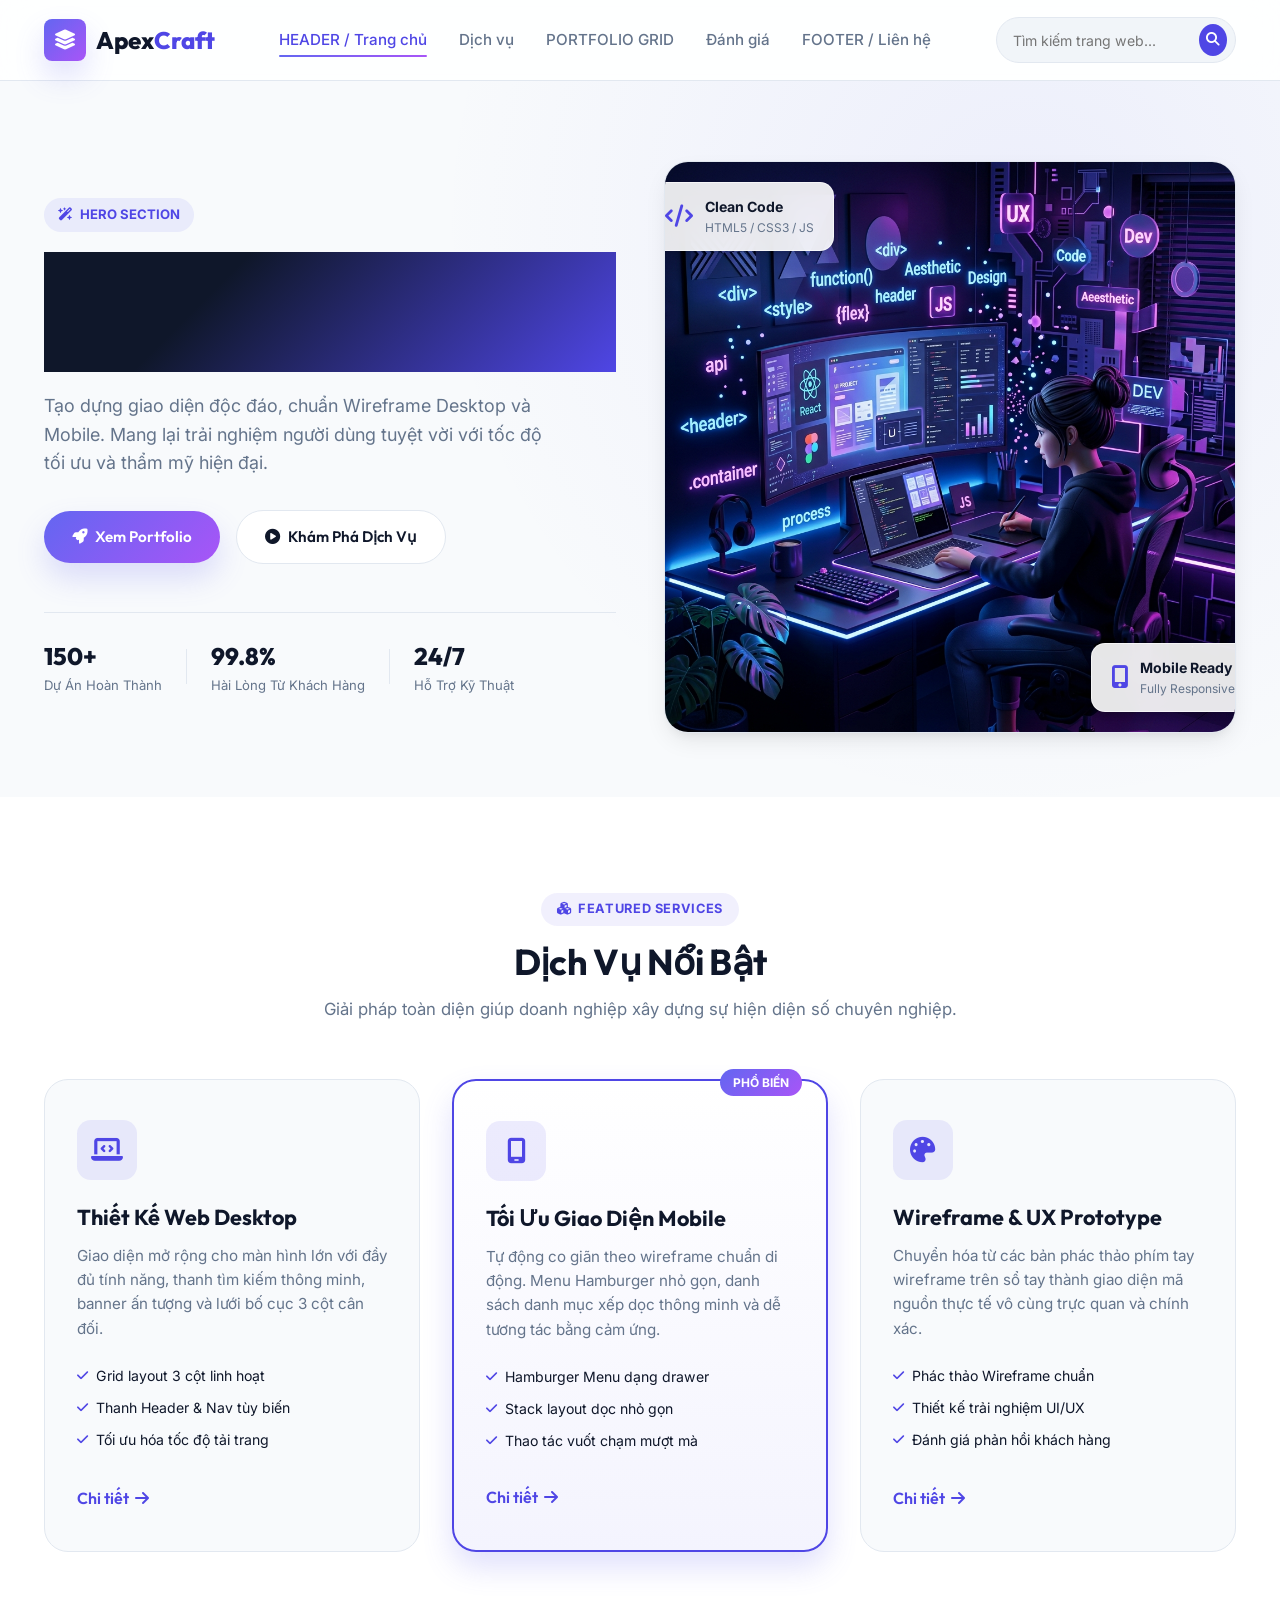
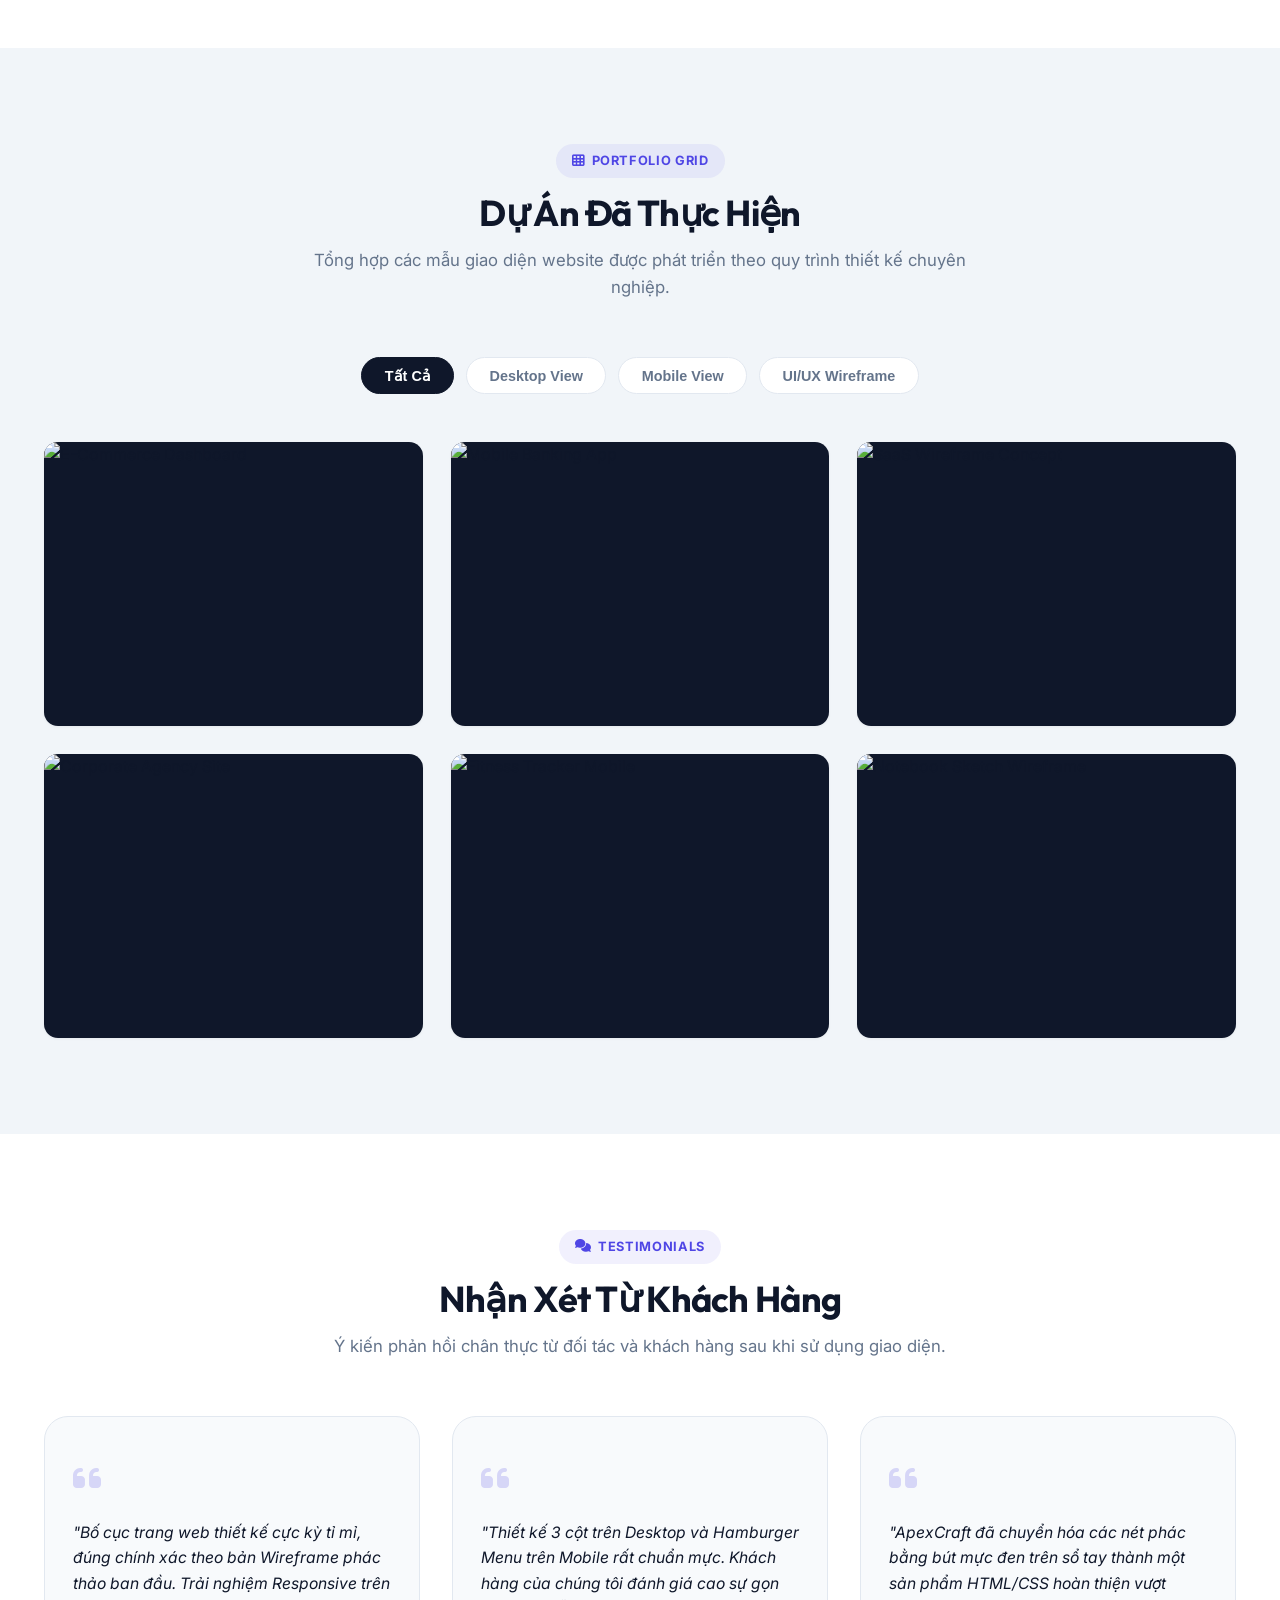
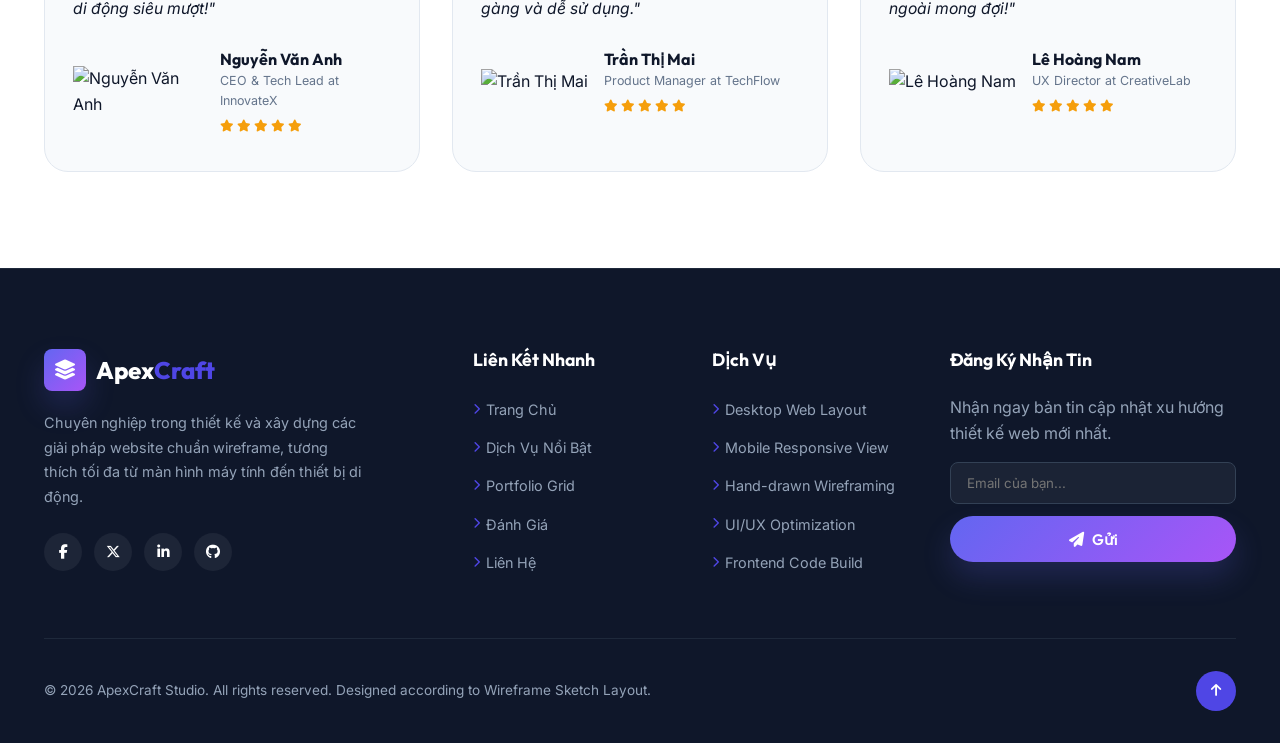
==== Layout_GiaoDien/index.html @ e7dc98c6 "Giao_Dien_Dap_Ung" ====
<!DOCTYPE html>
<html lang="vi">
<head>
    <meta charset="UTF-8">
    <meta name="viewport" content="width=device-width, initial-scale=1.0">
    <meta name="description" content="ApexCraft - Responsive Web & Mobile Design Studio layout matching wireframe designs.">
    <title>ApexCraft - Web & Mobile Design Studio</title>
    
    <!-- Google Fonts -->
    <link rel="preconnect" href="https://fonts.googleapis.com">
    <link rel="preconnect" href="https://fonts.gstatic.com" crossorigin>
    <link href="https://fonts.googleapis.com/css2?family=Inter:wght@300;400;500;600;700&family=Outfit:wght@400;500;600;700;800&display=swap" rel="stylesheet">
    
    <!-- FontAwesome Icons -->
    <link rel="stylesheet" href="https://cdnjs.cloudflare.com/ajax/libs/font-awesome/6.4.0/css/all.min.css">
    
    <!-- Custom CSS -->
    <link rel="stylesheet" href="style.css">
</head>
<body>

    <!-- TOP HEADER -->
    <header class="site-header" id="main-header">
        <div class="header-container">
            <!-- Brand Logo -->
            <a href="#" class="brand-logo">
                <div class="logo-icon"><i class="fa-solid fa-layer-group"></i></div>
                <span class="logo-text">Apex<span>Craft</span></span>
            </a>

            <!-- Desktop Navigation Links -->
            <nav class="nav-menu" id="nav-menu">
                <ul class="nav-list">
                    <li><a href="#hero" class="nav-link active">HEADER / Trang chủ</a></li>
                    <li><a href="#services" class="nav-link">Dịch vụ</a></li>
                    <li><a href="#portfolio" class="nav-link">PORTFOLIO GRID</a></li>
                    <li><a href="#testimonials" class="nav-link">Đánh giá</a></li>
                    <li><a href="#footer" class="nav-link">FOOTER / Liên hệ</a></li>
                </ul>
            </nav>

            <!-- Search Bar & Actions -->
            <div class="header-actions">
                <div class="search-box">
                    <input type="text" class="search-input" id="search-input" placeholder="Tìm kiếm trang web...">
                    <button class="search-btn" id="search-btn" aria-label="Search">
                        <i class="fa-solid fa-magnifying-glass"></i>
                    </button>
                </div>

                <!-- Mobile Hamburger Menu Button -->
                <button class="hamburger-btn" id="hamburger-btn" aria-label="HAMBURGER MENU">
                    <span class="bar"></span>
                    <span class="bar"></span>
                    <span class="bar"></span>
                </button>
            </div>
        </div>
    </header>

    <!-- MOBILE DRAWER MENU OVERLAY -->
    <div class="mobile-drawer-overlay" id="drawer-overlay"></div>
    <div class="mobile-drawer" id="mobile-drawer">
        <div class="drawer-header">
            <div class="brand-logo">
                <div class="logo-icon"><i class="fa-solid fa-layer-group"></i></div>
                <span class="logo-text">Apex<span>Craft</span></span>
            </div>
            <button class="drawer-close-btn" id="drawer-close-btn">&times;</button>
        </div>
        <div class="mobile-search-box">
            <input type="text" placeholder="Tìm kiếm...">
            <button><i class="fa-solid fa-magnifying-glass"></i></button>
        </div>
        <ul class="mobile-nav-list">
            <li><a href="#hero" class="mobile-nav-link">Trang chủ</a></li>
            <li><a href="#services" class="mobile-nav-link">Dịch vụ (Services)</a></li>
            <li><a href="#portfolio" class="mobile-nav-link">Portfolio Grid</a></li>
            <li><a href="#testimonials" class="mobile-nav-link">Đánh giá (Testimonials)</a></li>
            <li><a href="#footer" class="mobile-nav-link">Liên hệ & Footer</a></li>
        </ul>
        <div class="drawer-footer">
            <a href="#contact" class="btn btn-primary btn-full">Bắt đầu dự án</a>
        </div>
    </div>

    <!-- MAIN CONTENT AREA -->
    <main>

        <!-- HERO SECTION -->
        <section class="hero-section" id="hero">
            <div class="container hero-container">
                <div class="hero-content">
                    <span class="hero-label-tag"><i class="fa-solid fa-wand-magic-sparkles"></i> HERO SECTION</span>
                    <h1 class="hero-title">Thiết Kế & Phát Triển Website Chuẩn Responsive</h1>
                    <p class="hero-subtitle">
                        Tạo dựng giao diện độc đáo, chuẩn Wireframe Desktop và Mobile. Mang lại trải nghiệm người dùng tuyệt vời với tốc độ tối ưu và thẩm mỹ hiện đại.
                    </p>
                    <div class="hero-buttons">
                        <a href="#portfolio" class="btn btn-primary"><i class="fa-solid fa-rocket"></i> Xem Portfolio</a>
                        <a href="#services" class="btn btn-secondary"><i class="fa-solid fa-circle-play"></i> Khám Phá Dịch Vụ</a>
                    </div>
                    <div class="hero-stats">
                        <div class="stat-item">
                            <span class="stat-number">150+</span>
                            <span class="stat-label">Dự Án Hoàn Thành</span>
                        </div>
                        <div class="stat-divider"></div>
                        <div class="stat-item">
                            <span class="stat-number">99.8%</span>
                            <span class="stat-label">Hài Lòng Từ Khách Hàng</span>
                        </div>
                        <div class="stat-divider"></div>
                        <div class="stat-item">
                            <span class="stat-number">24/7</span>
                            <span class="stat-label">Hỗ Trợ Kỹ Thuật</span>
                        </div>
                    </div>
                </div>

                <!-- Hero Media / Image Placeholder -->
                <div class="hero-media">
                    <div class="hero-image-wrapper">
                        <img src="images/hero.png" alt="Hero Section Wireframe Preview" class="hero-img">
                        <div class="floating-badge badge-1">
                            <i class="fa-solid fa-code"></i>
                            <div>
                                <strong>Clean Code</strong>
                                <span>HTML5 / CSS3 / JS</span>
                            </div>
                        </div>
                        <div class="floating-badge badge-2">
                            <i class="fa-solid fa-mobile-screen-button"></i>
                            <div>
                                <strong>Mobile Ready</strong>
                                <span>Fully Responsive</span>
                            </div>
                        </div>
                    </div>
                </div>
            </div>
        </section>

        <!-- FEATURED SERVICES SECTION (3-COLUMN GRID DESKTOP / 1-COLUMN MOBILE) -->
        <section class="services-section" id="services">
            <div class="container">
                <div class="section-header">
                    <span class="section-tag"><i class="fa-solid fa-cubes"></i> FEATURED SERVICES</span>
                    <h2 class="section-title">Dịch Vụ Nổi Bật</h2>
                    <p class="section-description">Giải pháp toàn diện giúp doanh nghiệp xây dựng sự hiện diện số chuyên nghiệp.</p>
                </div>

                <div class="services-grid">
                    <!-- Service Card 1 -->
                    <div class="service-card">
                        <div class="service-icon"><i class="fa-solid fa-laptop-code"></i></div>
                        <h3 class="service-title">Thiết Kế Web Desktop</h3>
                        <p class="service-desc">
                            Giao diện mở rộng cho màn hình lớn với đầy đủ tính năng, thanh tìm kiếm thông minh, banner ấn tượng và lưới bố cục 3 cột cân đối.
                        </p>
                        <ul class="service-features">
                            <li><i class="fa-solid fa-check"></i> Grid layout 3 cột linh hoạt</li>
                            <li><i class="fa-solid fa-check"></i> Thanh Header & Nav tùy biến</li>
                            <li><i class="fa-solid fa-check"></i> Tối ưu hóa tốc độ tải trang</li>
                        </ul>
                        <a href="#services" class="service-link">Chi tiết <i class="fa-solid fa-arrow-right"></i></a>
                    </div>

                    <!-- Service Card 2 -->
                    <div class="service-card featured">
                        <div class="card-badge">Phổ Biến</div>
                        <div class="service-icon"><i class="fa-solid fa-mobile-screen"></i></div>
                        <h3 class="service-title">Tối Ưu Giao Diện Mobile</h3>
                        <p class="service-desc">
                            Tự động co giãn theo wireframe chuẩn di động. Menu Hamburger nhỏ gọn, danh sách danh mục xếp dọc thông minh và dễ tương tác bằng cảm ứng.
                        </p>
                        <ul class="service-features">
                            <li><i class="fa-solid fa-check"></i> Hamburger Menu dạng drawer</li>
                            <li><i class="fa-solid fa-check"></i> Stack layout dọc nhỏ gọn</li>
                            <li><i class="fa-solid fa-check"></i> Thao tác vuốt chạm mượt mà</li>
                        </ul>
                        <a href="#services" class="service-link">Chi tiết <i class="fa-solid fa-arrow-right"></i></a>
                    </div>

                    <!-- Service Card 3 -->
                    <div class="service-card">
                        <div class="service-icon"><i class="fa-solid fa-palette"></i></div>
                        <h3 class="service-title">Wireframe & UX Prototype</h3>
                        <p class="service-desc">
                            Chuyển hóa từ các bản phác thảo phím tay wireframe trên sổ tay thành giao diện mã nguồn thực tế vô cùng trực quan và chính xác.
                        </p>
                        <ul class="service-features">
                            <li><i class="fa-solid fa-check"></i> Phác thảo Wireframe chuẩn</li>
                            <li><i class="fa-solid fa-check"></i> Thiết kế trải nghiệm UI/UX</li>
                            <li><i class="fa-solid fa-check"></i> Đánh giá phản hồi khách hàng</li>
                        </ul>
                        <a href="#services" class="service-link">Chi tiết <i class="fa-solid fa-arrow-right"></i></a>
                    </div>
                </div>
            </div>
        </section>

        <!-- PORTFOLIO GRID SECTION -->
        <section class="portfolio-section" id="portfolio">
            <div class="container">
                <div class="section-header">
                    <span class="section-tag"><i class="fa-solid fa-table-cells"></i> PORTFOLIO GRID</span>
                    <h2 class="section-title">Dự Án Đã Thực Hiện</h2>
                    <p class="section-description">Tổng hợp các mẫu giao diện website được phát triển theo quy trình thiết kế chuyên nghiệp.</p>
                </div>

                <!-- Portfolio Category Filter Tabs -->
                <div class="portfolio-tabs">
                    <button class="tab-btn active" data-filter="all">Tất Cả</button>
                    <button class="tab-btn" data-filter="desktop">Desktop View</button>
                    <button class="tab-btn" data-filter="mobile">Mobile View</button>
                    <button class="tab-btn" data-filter="uiux">UI/UX Wireframe</button>
                </div>

                <!-- Portfolio Items Grid -->
                <div class="portfolio-grid">
                    <!-- Item 1 -->
                    <div class="portfolio-card" data-category="desktop">
                        <div class="portfolio-img-box">
                            <img src="https://images.unsplash.com/photo-1551288049-bebda4e38f71?auto=format&fit=crop&w=800&q=80" alt="E-Commerce Dashboard">
                            <div class="portfolio-overlay">
                                <span class="portfolio-cat">Desktop Layout</span>
                                <h4 class="portfolio-item-title">E-Commerce Platform</h4>
                                <a href="#" class="portfolio-btn"><i class="fa-solid fa-eye"></i> Xem Chi Tiết</a>
                            </div>
                        </div>
                    </div>

                    <!-- Item 2 -->
                    <div class="portfolio-card" data-category="mobile">
                        <div class="portfolio-img-box">
                            <img src="https://images.unsplash.com/photo-1563986768609-322da13575f3?auto=format&fit=crop&w=800&q=80" alt="Mobile Banking App">
                            <div class="portfolio-overlay">
                                <span class="portfolio-cat">Mobile View</span>
                                <h4 class="portfolio-item-title">Mobile Banking App</h4>
                                <a href="#" class="portfolio-btn"><i class="fa-solid fa-eye"></i> Xem Chi Tiết</a>
                            </div>
                        </div>
                    </div>

                    <!-- Item 3 -->
                    <div class="portfolio-card" data-category="uiux">
                        <div class="portfolio-img-box">
                            <img src="https://images.unsplash.com/photo-1460925895917-afdab827c52f?auto=format&fit=crop&w=800&q=80" alt="SaaS Wireframe Concept">
                            <div class="portfolio-overlay">
                                <span class="portfolio-cat">UI/UX Wireframe</span>
                                <h4 class="portfolio-item-title">SaaS Dashboard Prototype</h4>
                                <a href="#" class="portfolio-btn"><i class="fa-solid fa-eye"></i> Xem Chi Tiết</a>
                            </div>
                        </div>
                    </div>

                    <!-- Item 4 -->
                    <div class="portfolio-card" data-category="desktop">
                        <div class="portfolio-img-box">
                            <img src="https://images.unsplash.com/photo-1498050108023-c5249f4df085?auto=format&fit=crop&w=800&q=80" alt="Corporate Agency Site">
                            <div class="portfolio-overlay">
                                <span class="portfolio-cat">Desktop Layout</span>
                                <h4 class="portfolio-item-title">Corporate Agency Website</h4>
                                <a href="#" class="portfolio-btn"><i class="fa-solid fa-eye"></i> Xem Chi Tiết</a>
                            </div>
                        </div>
                    </div>

                    <!-- Item 5 -->
                    <div class="portfolio-card" data-category="mobile">
                        <div class="portfolio-img-box">
                            <img src="https://images.unsplash.com/photo-1510519138161-584459ef1967?auto=format&fit=crop&w=800&q=80" alt="Fitness Tracker Mobile">
                            <div class="portfolio-overlay">
                                <span class="portfolio-cat">Mobile View</span>
                                <h4 class="portfolio-item-title">Fitness Tracker Mobile</h4>
                                <a href="#" class="portfolio-btn"><i class="fa-solid fa-eye"></i> Xem Chi Tiết</a>
                            </div>
                        </div>
                    </div>

                    <!-- Item 6 -->
                    <div class="portfolio-card" data-category="uiux">
                        <div class="portfolio-img-box">
                            <img src="https://images.unsplash.com/photo-1581291518633-83b4ebd1d83e?auto=format&fit=crop&w=800&q=80" alt="Notebook Sketch Wireframe">
                            <div class="portfolio-overlay">
                                <span class="portfolio-cat">UI/UX Wireframe</span>
                                <h4 class="portfolio-item-title">Hand-Drawn Spiral Sketch</h4>
                                <a href="#" class="portfolio-btn"><i class="fa-solid fa-eye"></i> Xem Chi Tiết</a>
                            </div>
                        </div>
                    </div>
                </div>
            </div>
        </section>

        <!-- TESTIMONIALS SECTION -->
        <section class="testimonials-section" id="testimonials">
            <div class="container">
                <div class="section-header">
                    <span class="section-tag"><i class="fa-solid fa-comments"></i> TESTIMONIALS</span>
                    <h2 class="section-title">Nhận Xét Từ Khách Hàng</h2>
                    <p class="section-description">Ý kiến phản hồi chân thực từ đối tác và khách hàng sau khi sử dụng giao diện.</p>
                </div>

                <div class="testimonials-grid">
                    <!-- Testimonial 1 -->
                    <div class="testimonial-card">
                        <div class="quote-icon"><i class="fa-solid fa-quote-left"></i></div>
                        <p class="testimonial-text">
                            "Bố cục trang web thiết kế cực kỳ tỉ mỉ, đúng chính xác theo bản Wireframe phác thảo ban đầu. Trải nghiệm Responsive trên di động siêu mượt!"
                        </p>
                        <div class="testimonial-author">
                            <img src="https://images.unsplash.com/photo-1507003211169-0a1dd7228f2d?auto=format&fit=crop&w=150&q=80" alt="Nguyễn Văn Anh" class="author-avatar-img">
                            <div class="author-info">
                                <h4>Nguyễn Văn Anh</h4>
                                <span>CEO & Tech Lead at InnovateX</span>
                                <div class="rating-stars">
                                    <i class="fa-solid fa-star"></i>
                                    <i class="fa-solid fa-star"></i>
                                    <i class="fa-solid fa-star"></i>
                                    <i class="fa-solid fa-star"></i>
                                    <i class="fa-solid fa-star"></i>
                                </div>
                            </div>
                        </div>
                    </div>

                    <!-- Testimonial 2 -->
                    <div class="testimonial-card">
                        <div class="quote-icon"><i class="fa-solid fa-quote-left"></i></div>
                        <p class="testimonial-text">
                            "Thiết kế 3 cột trên Desktop và Hamburger Menu trên Mobile rất chuẩn mực. Khách hàng của chúng tôi đánh giá cao sự gọn gàng và dễ sử dụng."
                        </p>
                        <div class="testimonial-author">
                            <img src="https://images.unsplash.com/photo-1494790108377-be9c29b29330?auto=format&fit=crop&w=150&q=80" alt="Trần Thị Mai" class="author-avatar-img">
                            <div class="author-info">
                                <h4>Trần Thị Mai</h4>
                                <span>Product Manager at TechFlow</span>
                                <div class="rating-stars">
                                    <i class="fa-solid fa-star"></i>
                                    <i class="fa-solid fa-star"></i>
                                    <i class="fa-solid fa-star"></i>
                                    <i class="fa-solid fa-star"></i>
                                    <i class="fa-solid fa-star"></i>
                                </div>
                            </div>
                        </div>
                    </div>

                    <!-- Testimonial 3 -->
                    <div class="testimonial-card">
                        <div class="quote-icon"><i class="fa-solid fa-quote-left"></i></div>
                        <p class="testimonial-text">
                            "ApexCraft đã chuyển hóa các nét phác bằng bút mực đen trên sổ tay thành một sản phẩm HTML/CSS hoàn thiện vượt ngoài mong đợi!"
                        </p>
                        <div class="testimonial-author">
                            <img src="https://images.unsplash.com/photo-1500648767791-00dcc994a43e?auto=format&fit=crop&w=150&q=80" alt="Lê Hoàng Nam" class="author-avatar-img">
                            <div class="author-info">
                                <h4>Lê Hoàng Nam</h4>
                                <span>UX Director at CreativeLab</span>
                                <div class="rating-stars">
                                    <i class="fa-solid fa-star"></i>
                                    <i class="fa-solid fa-star"></i>
                                    <i class="fa-solid fa-star"></i>
                                    <i class="fa-solid fa-star"></i>
                                    <i class="fa-solid fa-star"></i>
                                </div>
                            </div>
                        </div>
                    </div>
                </div>
            </div>
        </section>

    </main>

    <!-- FOOTER SECTION -->
    <footer class="site-footer" id="footer">
        <div class="container footer-container">
            <div class="footer-grid">
                <!-- Col 1: Brand & Info -->
                <div class="footer-col footer-brand">
                    <a href="#" class="brand-logo">
                        <div class="logo-icon"><i class="fa-solid fa-layer-group"></i></div>
                        <span class="logo-text">Apex<span>Craft</span></span>
                    </a>
                    <p class="footer-desc">
                        Chuyên nghiệp trong thiết kế và xây dựng các giải pháp website chuẩn wireframe, tương thích tối đa từ màn hình máy tính đến thiết bị di động.
                    </p>
                    <div class="social-links">
                        <a href="#" aria-label="Facebook"><i class="fa-brands fa-facebook-f"></i></a>
                        <a href="#" aria-label="Twitter"><i class="fa-brands fa-x-twitter"></i></a>
                        <a href="#" aria-label="LinkedIn"><i class="fa-brands fa-linkedin-in"></i></a>
                        <a href="#" aria-label="GitHub"><i class="fa-brands fa-github"></i></a>
                    </div>
                </div>

                <!-- Col 2: Quick Links -->
                <div class="footer-col">
                    <h4 class="footer-heading">Liên Kết Nhanh</h4>
                    <ul class="footer-links">
                        <li><a href="#hero"><i class="fa-solid fa-chevron-right"></i> Trang Chủ</a></li>
                        <li><a href="#services"><i class="fa-solid fa-chevron-right"></i> Dịch Vụ Nổi Bật</a></li>
                        <li><a href="#portfolio"><i class="fa-solid fa-chevron-right"></i> Portfolio Grid</a></li>
                        <li><a href="#testimonials"><i class="fa-solid fa-chevron-right"></i> Đánh Giá</a></li>
                        <li><a href="#footer"><i class="fa-solid fa-chevron-right"></i> Liên Hệ</a></li>
                    </ul>
                </div>

                <!-- Col 3: Services -->
                <div class="footer-col">
                    <h4 class="footer-heading">Dịch Vụ</h4>
                    <ul class="footer-links">
                        <li><a href="#"><i class="fa-solid fa-chevron-right"></i> Desktop Web Layout</a></li>
                        <li><a href="#"><i class="fa-solid fa-chevron-right"></i> Mobile Responsive View</a></li>
                        <li><a href="#"><i class="fa-solid fa-chevron-right"></i> Hand-drawn Wireframing</a></li>
                        <li><a href="#"><i class="fa-solid fa-chevron-right"></i> UI/UX Optimization</a></li>
                        <li><a href="#"><i class="fa-solid fa-chevron-right"></i> Frontend Code Build</a></li>
                    </ul>
                </div>

                <!-- Col 4: Newsletter -->
                <div class="footer-col footer-newsletter">
                    <h4 class="footer-heading">Đăng Ký Nhận Tin</h4>
                    <p>Nhận ngay bản tin cập nhật xu hướng thiết kế web mới nhất.</p>
                    <form class="newsletter-form" onsubmit="event.preventDefault(); alert('Cảm ơn bạn đã đăng ký!');">
                        <input type="email" placeholder="Email của bạn..." required>
                        <button type="submit" class="btn btn-primary"><i class="fa-solid fa-paper-plane"></i> Gửi</button>
                    </form>
                </div>
            </div>

            <!-- Footer Bottom Bar -->
            <div class="footer-bottom">
                <p>&copy; 2026 ApexCraft Studio. All rights reserved. Designed according to Wireframe Sketch Layout.</p>
                <a href="#hero" class="back-to-top" id="back-to-top" aria-label="Back to Top">
                    <i class="fa-solid fa-arrow-up"></i>
                </a>
            </div>
        </div>
    </footer>

    <!-- Custom JS -->
    <script src="script.js"></script>
</body>
</html>
---- Layout_GiaoDien/style.css ----
/* ==========================================================================
   ApexCraft - Wireframe Web & Mobile Responsive Design System
   ========================================================================== */

/* --- CSS Variables & Design Tokens --- */
:root {
    --primary-color: #4f46e5;
    --primary-hover: #4338ca;
    --secondary-color: #0f172a;
    --accent-gradient: linear-gradient(135deg, #6366f1 0%, #a855f7 100%);
    --accent-glow: rgba(99, 102, 241, 0.25);
    
    --bg-main: #f8fafc;
    --bg-card: #ffffff;
    --bg-alt: #f1f5f9;
    --bg-dark: #0f172a;

    --text-main: #0f172a;
    --text-muted: #64748b;
    --text-white: #ffffff;

    --border-color: #e2e8f0;
    --border-hover: #cbd5e1;

    --font-heading: 'Outfit', sans-serif;
    --font-body: 'Inter', sans-serif;

    --shadow-sm: 0 1px 3px rgba(0,0,0,0.05);
    --shadow-md: 0 4px 6px -1px rgba(0,0,0,0.1), 0 2px 4px -1px rgba(0,0,0,0.06);
    --shadow-lg: 0 10px 25px -5px rgba(0,0,0,0.1), 0 8px 10px -6px rgba(0,0,0,0.05);
    --shadow-glow: 0 15px 30px rgba(99, 102, 241, 0.2);

    --radius-sm: 8px;
    --radius-md: 14px;
    --radius-lg: 24px;
    --radius-full: 9999px;

    --transition: all 0.3s cubic-bezier(0.4, 0, 0.2, 1);
}

/* --- Base Reset & Normalize --- */
*, *::before, *::after {
    box-sizing: border-box;
    margin: 0;
    padding: 0;
}

html {
    scroll-behavior: smooth;
    font-size: 16px;
}

body {
    font-family: var(--font-body);
    background-color: var(--bg-main);
    color: var(--text-main);
    line-height: 1.6;
    overflow-x: hidden;
}

/* Typography */
h1, h2, h3, h4, h5, h6 {
    font-family: var(--font-heading);
    color: var(--text-main);
    line-height: 1.25;
    font-weight: 700;
}

a {
    text-decoration: none;
    color: inherit;
    transition: var(--transition);
}

ul {
    list-style: none;
}

img {
    max-width: 100%;
    height: auto;
    display: block;
}

/* Layout Utilities */
.container {
    width: 100%;
    max-width: 1240px;
    margin: 0 auto;
    padding: 0 1.5rem;
}

/* Buttons System */
.btn {
    display: inline-flex;
    align-items: center;
    justify-content: center;
    gap: 0.5rem;
    padding: 0.85rem 1.75rem;
    font-family: var(--font-heading);
    font-weight: 600;
    font-size: 0.95rem;
    border-radius: var(--radius-full);
    cursor: pointer;
    border: none;
    transition: var(--transition);
}

.btn-primary {
    background: var(--accent-gradient);
    color: var(--text-white);
    box-shadow: var(--shadow-glow);
}

.btn-primary:hover {
    transform: translateY(-2px);
    box-shadow: 0 20px 35px rgba(99, 102, 241, 0.35);
}

.btn-secondary {
    background: var(--bg-card);
    color: var(--text-main);
    border: 1px solid var(--border-color);
}

.btn-secondary:hover {
    background: var(--bg-alt);
    border-color: var(--border-hover);
    transform: translateY(-2px);
}

.btn-full {
    width: 100%;
}

/* Section Header Shared Component */
.section-header {
    text-align: center;
    max-width: 680px;
    margin: 0 auto 3.5rem;
}

.section-tag {
    display: inline-flex;
    align-items: center;
    gap: 0.4rem;
    padding: 0.4rem 1rem;
    background: rgba(79, 70, 229, 0.08);
    color: var(--primary-color);
    border-radius: var(--radius-full);
    font-size: 0.8rem;
    font-weight: 700;
    letter-spacing: 0.05em;
    text-transform: uppercase;
    margin-bottom: 0.8rem;
}

.section-title {
    font-size: 2.25rem;
    letter-spacing: -0.02em;
    margin-bottom: 0.75rem;
}

.section-description {
    color: var(--text-muted);
    font-size: 1.05rem;
}


/* ==========================================================================
   HEADER SECTION (DESKTOP & MOBILE HEADER)
   ========================================================================== */
.site-header {
    position: sticky;
    top: 0;
    left: 0;
    width: 100%;
    z-index: 1000;
    background: rgba(255, 255, 255, 0.85);
    backdrop-filter: blur(16px);
    -webkit-backdrop-filter: blur(16px);
    border-bottom: 1px solid var(--border-color);
    transition: var(--transition);
}

.site-header.scrolled {
    box-shadow: var(--shadow-md);
    background: rgba(255, 255, 255, 0.95);
}

.header-container {
    display: flex;
    align-items: center;
    justify-content: space-between;
    height: 80px;
    padding: 0 1.5rem;
    max-width: 1240px;
    margin: 0 auto;
}

/* Brand Logo */
.brand-logo {
    display: flex;
    align-items: center;
    gap: 0.6rem;
    font-family: var(--font-heading);
    font-size: 1.5rem;
    font-weight: 800;
    color: var(--secondary-color);
}

.logo-icon {
    width: 42px;
    height: 42px;
    background: var(--accent-gradient);
    color: var(--text-white);
    border-radius: var(--radius-sm);
    display: flex;
    align-items: center;
    justify-content: center;
    font-size: 1.25rem;
    box-shadow: var(--shadow-glow);
}

.logo-text span {
    color: var(--primary-color);
}

/* Desktop Nav Menu */
.nav-list {
    display: flex;
    align-items: center;
    gap: 2rem;
}

.nav-link {
    font-weight: 500;
    font-size: 0.95rem;
    color: var(--text-muted);
    position: relative;
    padding: 0.5rem 0;
}

.nav-link:hover, .nav-link.active {
    color: var(--primary-color);
}

.nav-link.active::after {
    content: '';
    position: absolute;
    bottom: 0;
    left: 0;
    width: 100%;
    height: 2px;
    background: var(--accent-gradient);
    border-radius: 2px;
}

/* Search Bar */
.header-actions {
    display: flex;
    align-items: center;
    gap: 1rem;
}

.search-box {
    display: flex;
    align-items: center;
    background: var(--bg-alt);
    border: 1px solid var(--border-color);
    border-radius: var(--radius-full);
    padding: 0.35rem 0.5rem 0.35rem 1rem;
    width: 240px;
    transition: var(--transition);
}

.search-box:focus-within {
    border-color: var(--primary-color);
    background: var(--bg-card);
    box-shadow: 0 0 0 3px rgba(79, 70, 229, 0.15);
    width: 280px;
}

.search-input {
    border: none;
    background: transparent;
    outline: none;
    width: 100%;
    font-family: var(--font-body);
    font-size: 0.88rem;
    color: var(--text-main);
}

.search-btn {
    background: var(--primary-color);
    color: var(--text-white);
    border: none;
    width: 32px;
    height: 32px;
    border-radius: 50%;
    display: flex;
    align-items: center;
    justify-content: center;
    cursor: pointer;
    font-size: 0.85rem;
    transition: var(--transition);
}

.search-btn:hover {
    background: var(--primary-hover);
}

/* Mobile Hamburger Menu Button */
.hamburger-btn {
    display: none;
    flex-direction: column;
    justify-content: space-between;
    width: 30px;
    height: 20px;
    background: transparent;
    border: none;
    cursor: pointer;
    padding: 0;
    z-index: 1001;
}

.hamburger-btn .bar {
    width: 100%;
    height: 3px;
    background-color: var(--secondary-color);
    border-radius: 3px;
    transition: var(--transition);
}


/* ==========================================================================
   MOBILE DRAWER MENU
   ========================================================================== */
.mobile-drawer-overlay {
    position: fixed;
    top: 0;
    left: 0;
    width: 100vw;
    height: 100vh;
    background: rgba(15, 23, 42, 0.5);
    backdrop-filter: blur(4px);
    z-index: 1999;
    opacity: 0;
    visibility: hidden;
    transition: var(--transition);
}

.mobile-drawer-overlay.active {
    opacity: 1;
    visibility: visible;
}

.mobile-drawer {
    position: fixed;
    top: 0;
    right: -320px;
    width: 300px;
    height: 100vh;
    background: var(--bg-card);
    z-index: 2000;
    padding: 1.5rem;
    display: flex;
    flex-direction: column;
    gap: 1.5rem;
    box-shadow: var(--shadow-lg);
    transition: var(--transition);
}

.mobile-drawer.active {
    right: 0;
}

.drawer-header {
    display: flex;
    align-items: center;
    justify-content: space-between;
    padding-bottom: 1rem;
    border-bottom: 1px solid var(--border-color);
}

.drawer-close-btn {
    background: none;
    border: none;
    font-size: 2rem;
    color: var(--text-muted);
    cursor: pointer;
}

.mobile-search-box {
    display: flex;
    align-items: center;
    background: var(--bg-alt);
    border-radius: var(--radius-md);
    padding: 0.6rem 0.8rem;
}

.mobile-search-box input {
    border: none;
    background: transparent;
    outline: none;
    width: 100%;
    font-size: 0.9rem;
}

.mobile-search-box button {
    background: none;
    border: none;
    color: var(--primary-color);
}

.mobile-nav-list {
    display: flex;
    flex-direction: column;
    gap: 1rem;
}

.mobile-nav-link {
    font-family: var(--font-heading);
    font-size: 1.1rem;
    font-weight: 600;
    color: var(--text-main);
    display: block;
    padding: 0.5rem 0;
}

.mobile-nav-link:hover {
    color: var(--primary-color);
}

.drawer-footer {
    margin-top: auto;
}


/* ==========================================================================
   HERO SECTION
   ========================================================================== */
.hero-section {
    padding: 5rem 0 4rem;
    position: relative;
    overflow: hidden;
    background: radial-gradient(circle at 80% 20%, rgba(99, 102, 241, 0.08) 0%, transparent 50%);
}

.hero-container {
    display: grid;
    grid-template-columns: 1fr 1fr;
    gap: 3rem;
    align-items: center;
}

.hero-label-tag {
    display: inline-flex;
    align-items: center;
    gap: 0.4rem;
    padding: 0.4rem 0.9rem;
    background: rgba(99, 102, 241, 0.1);
    color: var(--primary-color);
    border-radius: var(--radius-full);
    font-size: 0.82rem;
    font-weight: 700;
    margin-bottom: 1.25rem;
}

.hero-title {
    font-size: 3rem;
    font-weight: 800;
    letter-spacing: -0.03em;
    margin-bottom: 1.25rem;
    background: linear-gradient(135deg, #0f172a 30%, #4f46e5 100%);
    /* -webkit-background-clip: text; */
    -webkit-text-fill-color: transparent;
}

.hero-subtitle {
    font-size: 1.125rem;
    color: var(--text-muted);
    margin-bottom: 2rem;
    max-width: 90%;
}

.hero-buttons {
    display: flex;
    align-items: center;
    gap: 1rem;
    margin-bottom: 3rem;
}

.hero-stats {
    display: flex;
    align-items: center;
    gap: 1.5rem;
    padding-top: 1.5rem;
    border-top: 1px solid var(--border-color);
}

.stat-item {
    display: flex;
    flex-direction: column;
}

.stat-number {
    font-family: var(--font-heading);
    font-size: 1.5rem;
    font-weight: 800;
    color: var(--secondary-color);
}

.stat-label {
    font-size: 0.82rem;
    color: var(--text-muted);
}

.stat-divider {
    width: 1px;
    height: 35px;
    background: var(--border-color);
}

/* Hero Media Showcase */
.hero-media {
    position: relative;
}

.hero-image-wrapper {
    position: relative;
    border-radius: var(--radius-lg);
    box-shadow: var(--shadow-lg);
    overflow: hidden;
    border: 1px solid var(--border-color);
    background: var(--bg-card);
}

.hero-img {
    width: 100%;
    height: auto;
    object-fit: cover;
    transition: var(--transition);
}

.hero-image-wrapper:hover .hero-img {
    transform: scale(1.02);
}

.floating-badge {
    position: absolute;
    display: flex;
    align-items: center;
    gap: 0.75rem;
    background: rgba(255, 255, 255, 0.9);
    backdrop-filter: blur(12px);
    padding: 0.8rem 1.2rem;
    border-radius: var(--radius-md);
    box-shadow: var(--shadow-md);
    border: 1px solid rgba(255, 255, 255, 0.6);
}

.floating-badge i {
    font-size: 1.4rem;
    color: var(--primary-color);
}

.floating-badge div {
    display: flex;
    flex-direction: column;
}

.floating-badge strong {
    font-size: 0.88rem;
    color: var(--secondary-color);
}

.floating-badge span {
    font-size: 0.75rem;
    color: var(--text-muted);
}

.badge-1 {
    top: 20px;
    left: -20px;
}

.badge-2 {
    bottom: 20px;
    right: -20px;
}


/* ==========================================================================
   FEATURED SERVICES SECTION (3-COLUMN GRID DESKTOP / 1-COLUMN MOBILE)
   ========================================================================== */
.services-section {
    padding: 6rem 0;
    background: var(--bg-card);
}

.services-grid {
    display: grid;
    grid-template-columns: repeat(3, 1fr);
    gap: 2rem;
}

.service-card {
    background: var(--bg-main);
    border: 1px solid var(--border-color);
    border-radius: var(--radius-lg);
    padding: 2.5rem 2rem;
    position: relative;
    transition: var(--transition);
    display: flex;
    flex-direction: column;
}

.service-card:hover {
    transform: translateY(-8px);
    box-shadow: var(--shadow-lg);
    border-color: rgba(79, 70, 229, 0.3);
}

.service-card.featured {
    background: linear-gradient(180deg, #ffffff 0%, #f4f4fe 100%);
    border: 2px solid var(--primary-color);
    box-shadow: var(--shadow-glow);
}

.card-badge {
    position: absolute;
    top: -12px;
    right: 24px;
    background: var(--accent-gradient);
    color: var(--text-white);
    font-size: 0.75rem;
    font-weight: 700;
    padding: 0.25rem 0.8rem;
    border-radius: var(--radius-full);
    text-transform: uppercase;
}

.service-icon {
    width: 60px;
    height: 60px;
    background: rgba(79, 70, 229, 0.1);
    color: var(--primary-color);
    border-radius: var(--radius-md);
    display: flex;
    align-items: center;
    justify-content: center;
    font-size: 1.6rem;
    margin-bottom: 1.5rem;
}

.service-title {
    font-size: 1.35rem;
    margin-bottom: 0.8rem;
}

.service-desc {
    color: var(--text-muted);
    font-size: 0.95rem;
    margin-bottom: 1.5rem;
}

.service-features {
    margin-bottom: 2rem;
    display: flex;
    flex-direction: column;
    gap: 0.6rem;
}

.service-features li {
    font-size: 0.88rem;
    color: var(--text-main);
    display: flex;
    align-items: center;
    gap: 0.5rem;
}

.service-features li i {
    color: var(--primary-color);
    font-size: 0.8rem;
}

.service-link {
    margin-top: auto;
    font-family: var(--font-heading);
    font-weight: 600;
    color: var(--primary-color);
    display: inline-flex;
    align-items: center;
    gap: 0.4rem;
}

.service-link:hover {
    gap: 0.7rem;
}


/* ==========================================================================
   PORTFOLIO GRID SECTION
   ========================================================================== */
.portfolio-section {
    padding: 6rem 0;
    background: var(--bg-alt);
}

.portfolio-tabs {
    display: flex;
    align-items: center;
    justify-content: center;
    gap: 0.75rem;
    margin-bottom: 3rem;
    flex-wrap: wrap;
}

.tab-btn {
    padding: 0.6rem 1.4rem;
    border-radius: var(--radius-full);
    border: 1px solid var(--border-color);
    background: var(--bg-card);
    color: var(--text-muted);
    font-weight: 600;
    font-size: 0.9rem;
    cursor: pointer;
    transition: var(--transition);
}

.tab-btn:hover, .tab-btn.active {
    background: var(--secondary-color);
    color: var(--text-white);
    border-color: var(--secondary-color);
}

.portfolio-grid {
    display: grid;
    grid-template-columns: repeat(3, 1fr);
    gap: 1.75rem;
}

.portfolio-card {
    border-radius: var(--radius-md);
    overflow: hidden;
    box-shadow: var(--shadow-sm);
    transition: var(--transition);
}

.portfolio-card:hover {
    transform: translateY(-6px);
    box-shadow: var(--shadow-lg);
}

.portfolio-img-box {
    position: relative;
    aspect-ratio: 4/3;
    overflow: hidden;
    background: var(--bg-dark);
}

.portfolio-img-box img {
    width: 100%;
    height: 100%;
    object-fit: cover;
    transition: var(--transition);
}

.portfolio-card:hover .portfolio-img-box img {
    transform: scale(1.08);
    opacity: 0.3;
}

.portfolio-overlay {
    position: absolute;
    inset: 0;
    padding: 1.5rem;
    display: flex;
    flex-direction: column;
    justify-content: flex-end;
    background: linear-gradient(to top, rgba(15, 23, 42, 0.9) 0%, transparent 70%);
    opacity: 0;
    transition: var(--transition);
}

.portfolio-card:hover .portfolio-overlay {
    opacity: 1;
}

.portfolio-cat {
    font-size: 0.75rem;
    color: var(--primary-color);
    font-weight: 700;
    text-transform: uppercase;
}

.portfolio-item-title {
    color: var(--text-white);
    font-size: 1.15rem;
    margin-bottom: 1rem;
}

.portfolio-btn {
    display: inline-flex;
    align-items: center;
    gap: 0.4rem;
    color: var(--text-white);
    font-size: 0.85rem;
    font-weight: 600;
    background: rgba(255, 255, 255, 0.2);
    padding: 0.4rem 1rem;
    border-radius: var(--radius-full);
    width: fit-content;
}


/* ==========================================================================
   TESTIMONIALS SECTION
   ========================================================================== */
.testimonials-section {
    padding: 6rem 0;
    background: var(--bg-card);
}

.testimonials-grid {
    display: grid;
    grid-template-columns: repeat(3, 1fr);
    gap: 2rem;
}

.testimonial-card {
    background: var(--bg-main);
    padding: 2.25rem 1.75rem;
    border-radius: var(--radius-lg);
    border: 1px solid var(--border-color);
    position: relative;
    transition: var(--transition);
}

.testimonial-card:hover {
    box-shadow: var(--shadow-md);
    border-color: var(--border-hover);
}

.quote-icon {
    font-size: 2rem;
    color: rgba(79, 70, 229, 0.2);
    margin-bottom: 1rem;
}

.testimonial-text {
    font-size: 0.98rem;
    color: var(--text-main);
    margin-bottom: 1.75rem;
    font-style: italic;
}

.testimonial-author {
    display: flex;
    align-items: center;
    gap: 1rem;
}

.author-avatar {
    width: 48px;
    height: 48px;
    border-radius: 50%;
    background: var(--accent-gradient);
    color: var(--text-white);
    display: flex;
    align-items: center;
    justify-content: center;
    font-size: 1.25rem;
}

.author-info h4 {
    font-size: 1rem;
    margin-bottom: 0.15rem;
}

.author-info span {
    font-size: 0.78rem;
    color: var(--text-muted);
    display: block;
    margin-bottom: 0.3rem;
}

.rating-stars {
    color: #f59e0b;
    font-size: 0.75rem;
}


/* ==========================================================================
   FOOTER SECTION
   ========================================================================== */
.site-footer {
    background: var(--bg-dark);
    color: #94a3b8;
    padding: 5rem 0 2rem;
    border-top: 1px solid #1e293b;
}

.footer-grid {
    display: grid;
    grid-template-columns: 2fr 1fr 1fr 1.5fr;
    gap: 3rem;
    margin-bottom: 4rem;
}

.footer-brand .brand-logo {
    color: var(--text-white);
    margin-bottom: 1.25rem;
}

.footer-desc {
    font-size: 0.9rem;
    line-height: 1.7;
    margin-bottom: 1.5rem;
    max-width: 320px;
}

.social-links {
    display: flex;
    gap: 0.75rem;
}

.social-links a {
    width: 38px;
    height: 38px;
    border-radius: 50%;
    background: rgba(255, 255, 255, 0.06);
    color: var(--text-white);
    display: flex;
    align-items: center;
    justify-content: center;
    font-size: 0.9rem;
    transition: var(--transition);
}

.social-links a:hover {
    background: var(--primary-color);
    transform: translateY(-3px);
}

.footer-heading {
    color: var(--text-white);
    font-size: 1.1rem;
    margin-bottom: 1.5rem;
}

.footer-links {
    display: flex;
    flex-direction: column;
    gap: 0.75rem;
}

.footer-links a {
    font-size: 0.9rem;
    display: inline-flex;
    align-items: center;
    gap: 0.4rem;
    transition: var(--transition);
}

.footer-links a i {
    font-size: 0.7rem;
    color: var(--primary-color);
}

.footer-links a:hover {
    color: var(--text-white);
    transform: translateX(4px);
}

.newsletter-form {
    display: flex;
    flex-direction: column;
    gap: 0.75rem;
    margin-top: 1rem;
}

.newsletter-form input {
    padding: 0.75rem 1rem;
    border-radius: var(--radius-sm);
    border: 1px solid #334155;
    background: rgba(255, 255, 255, 0.05);
    color: var(--text-white);
    outline: none;
    font-family: var(--font-body);
}

.newsletter-form input:focus {
    border-color: var(--primary-color);
}

.footer-bottom {
    padding-top: 2rem;
    border-top: 1px solid #1e293b;
    display: flex;
    align-items: center;
    justify-content: space-between;
    font-size: 0.85rem;
}

.back-to-top {
    width: 40px;
    height: 40px;
    border-radius: 50%;
    background: var(--primary-color);
    color: var(--text-white);
    display: flex;
    align-items: center;
    justify-content: center;
    transition: var(--transition);
}

.back-to-top:hover {
    transform: translateY(-4px);
}


/* ==========================================================================
   RESPONSIVE MEDIA QUERIES (MOBILE VIEW WIREFRAME IMPLEMENTATION)
   ========================================================================== */
@media (max-width: 992px) {
    .hero-container {
        grid-template-columns: 1fr;
        gap: 2.5rem;
        text-align: center;
    }

    .hero-subtitle {
        margin-left: auto;
        margin-right: auto;
    }

    .hero-buttons {
        justify-content: center;
    }

    .hero-stats {
        justify-content: center;
    }

    .services-grid, .portfolio-grid, .testimonials-grid {
        grid-template-columns: repeat(2, 1fr);
    }

    .footer-grid {
        grid-template-columns: 1fr 1fr;
    }
}

@media (max-width: 768px) {
    /* Header Responsive Mobile Layout */
    .nav-menu, .search-box {
        display: none;
    }

    .hamburger-btn {
        display: flex;
    }

    /* Hero Section Mobile */
    .hero-section {
        padding: 3rem 0 2rem;
    }

    .hero-title {
        font-size: 2.1rem;
    }

    .hero-buttons {
        flex-direction: column;
        width: 100%;
    }

    .hero-buttons .btn {
        width: 100%;
    }

    .badge-1, .badge-2 {
        display: none; /* Hide floating widgets on small screen */
    }

    /* Services Section 1-Column Stack (Matching Mobile Wireframe) */
    .services-grid {
        grid-template-columns: 1fr;
        gap: 1.5rem;
    }

    /* Portfolio Section Single-Column Stack */
    .portfolio-grid {
        grid-template-columns: 1fr;
    }

    /* Testimonials Single-Column Stack */
    .testimonials-grid {
        grid-template-columns: 1fr;
    }

    /* Footer Mobile Compact Stack */
    .footer-grid {
        grid-template-columns: 1fr;
        gap: 2rem;
    }

    .footer-bottom {
        flex-direction: column;
        gap: 1rem;
        text-align: center;
    }
}
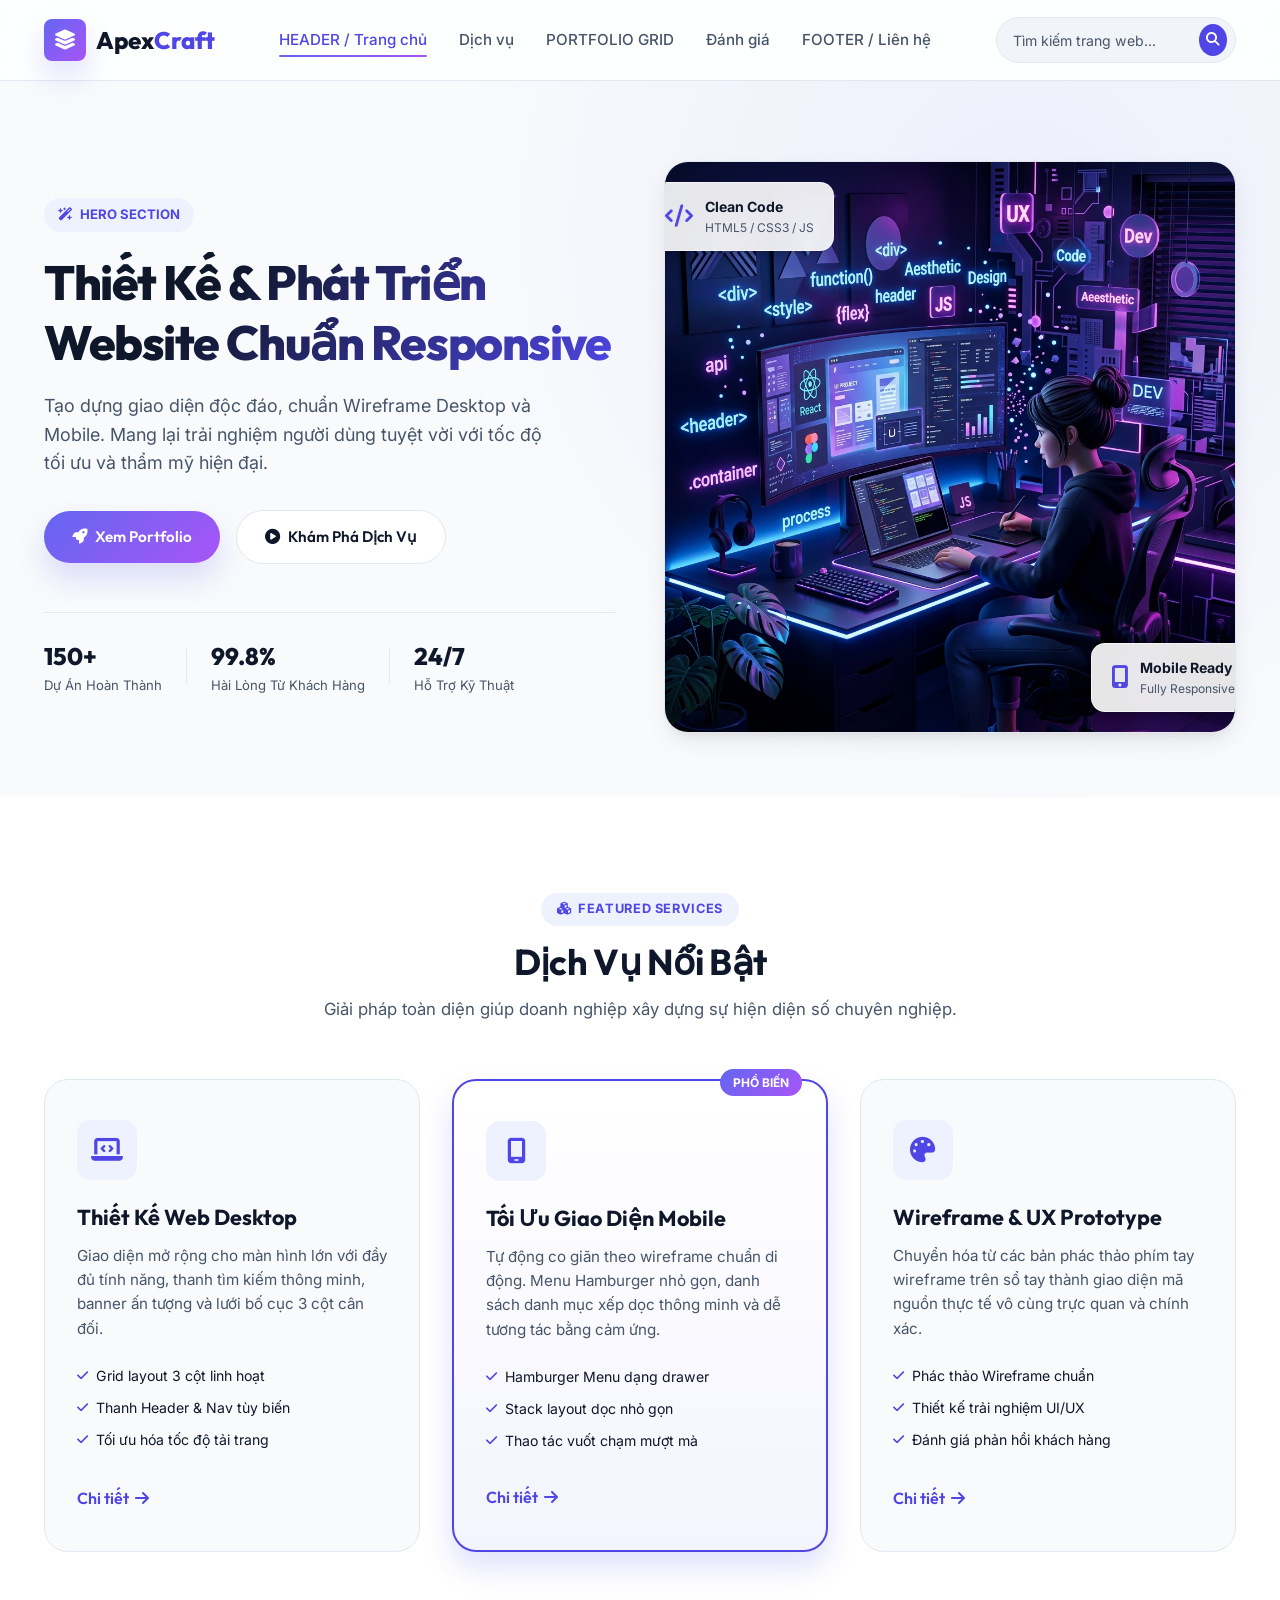
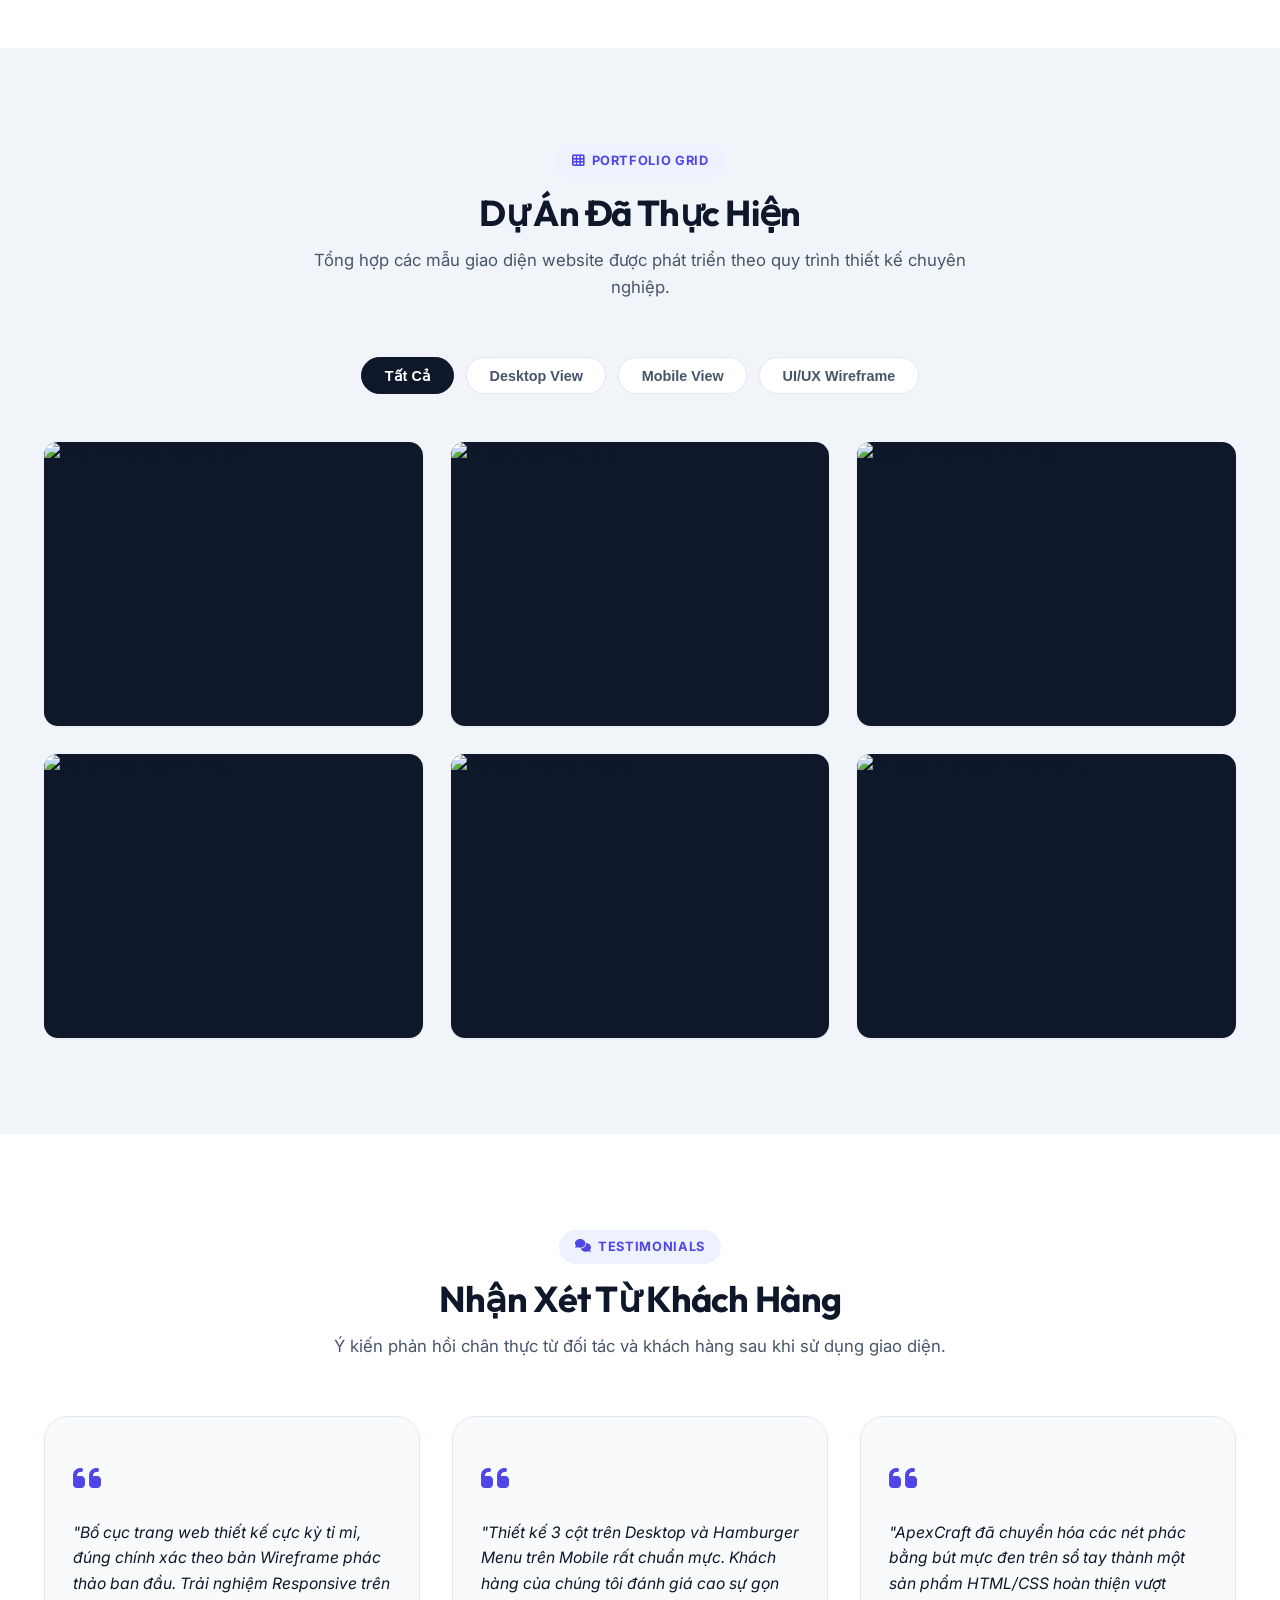
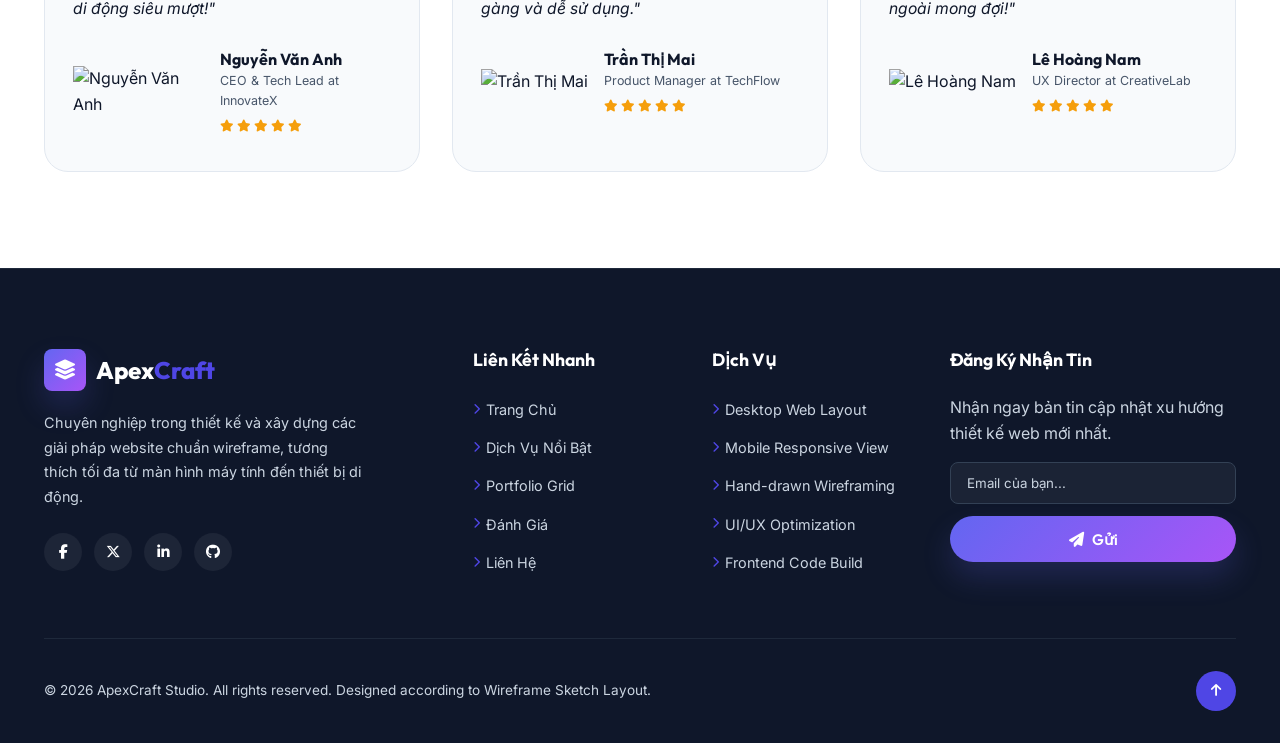
==== commit 7cb45955: "Update Layout_GiaoDien" ====
--- a/Layout_GiaoDien/index.html
+++ b/Layout_GiaoDien/index.html
@@ -42,14 +42,15 @@
             <!-- Search Bar & Actions -->
             <div class="header-actions">
                 <div class="search-box">
+                    <label for="search-input" class="visually-hidden">Tìm kiếm trang web</label>
                     <input type="text" class="search-input" id="search-input" placeholder="Tìm kiếm trang web...">
-                    <button class="search-btn" id="search-btn" aria-label="Search">
+                    <button class="search-btn" id="search-btn" aria-label="Tìm kiếm">
                         <i class="fa-solid fa-magnifying-glass"></i>
                     </button>
                 </div>
 
                 <!-- Mobile Hamburger Menu Button -->
-                <button class="hamburger-btn" id="hamburger-btn" aria-label="HAMBURGER MENU">
+                <button class="hamburger-btn" id="hamburger-btn" aria-label="Mở menu">
                     <span class="bar"></span>
                     <span class="bar"></span>
                     <span class="bar"></span>
@@ -66,11 +67,12 @@
                 <div class="logo-icon"><i class="fa-solid fa-layer-group"></i></div>
                 <span class="logo-text">Apex<span>Craft</span></span>
             </div>
-            <button class="drawer-close-btn" id="drawer-close-btn">&times;</button>
+            <button class="drawer-close-btn" id="drawer-close-btn" aria-label="Đóng menu">&times;</button>
         </div>
         <div class="mobile-search-box">
-            <input type="text" placeholder="Tìm kiếm...">
-            <button><i class="fa-solid fa-magnifying-glass"></i></button>
+            <label for="mobile-search-input" class="visually-hidden">Tìm kiếm</label>
+            <input type="text" id="mobile-search-input" placeholder="Tìm kiếm...">
+            <button aria-label="Tìm kiếm"><i class="fa-solid fa-magnifying-glass"></i></button>
         </div>
         <ul class="mobile-nav-list">
             <li><a href="#hero" class="mobile-nav-link">Trang chủ</a></li>
@@ -225,7 +227,7 @@
                             <img src="https://images.unsplash.com/photo-1551288049-bebda4e38f71?auto=format&fit=crop&w=800&q=80" alt="E-Commerce Dashboard">
                             <div class="portfolio-overlay">
                                 <span class="portfolio-cat">Desktop Layout</span>
-                                <h4 class="portfolio-item-title">E-Commerce Platform</h4>
+                                <h3 class="portfolio-item-title">E-Commerce Platform</h3>
                                 <a href="#" class="portfolio-btn"><i class="fa-solid fa-eye"></i> Xem Chi Tiết</a>
                             </div>
                         </div>
@@ -237,7 +239,7 @@
                             <img src="https://images.unsplash.com/photo-1563986768609-322da13575f3?auto=format&fit=crop&w=800&q=80" alt="Mobile Banking App">
                             <div class="portfolio-overlay">
                                 <span class="portfolio-cat">Mobile View</span>
-                                <h4 class="portfolio-item-title">Mobile Banking App</h4>
+                                <h3 class="portfolio-item-title">Mobile Banking App</h3>
                                 <a href="#" class="portfolio-btn"><i class="fa-solid fa-eye"></i> Xem Chi Tiết</a>
                             </div>
                         </div>
@@ -249,7 +251,7 @@
                             <img src="https://images.unsplash.com/photo-1460925895917-afdab827c52f?auto=format&fit=crop&w=800&q=80" alt="SaaS Wireframe Concept">
                             <div class="portfolio-overlay">
                                 <span class="portfolio-cat">UI/UX Wireframe</span>
-                                <h4 class="portfolio-item-title">SaaS Dashboard Prototype</h4>
+                                <h3 class="portfolio-item-title">SaaS Dashboard Prototype</h3>
                                 <a href="#" class="portfolio-btn"><i class="fa-solid fa-eye"></i> Xem Chi Tiết</a>
                             </div>
                         </div>
@@ -261,7 +263,7 @@
                             <img src="https://images.unsplash.com/photo-1498050108023-c5249f4df085?auto=format&fit=crop&w=800&q=80" alt="Corporate Agency Site">
                             <div class="portfolio-overlay">
                                 <span class="portfolio-cat">Desktop Layout</span>
-                                <h4 class="portfolio-item-title">Corporate Agency Website</h4>
+                                <h3 class="portfolio-item-title">Corporate Agency Website</h3>
                                 <a href="#" class="portfolio-btn"><i class="fa-solid fa-eye"></i> Xem Chi Tiết</a>
                             </div>
                         </div>
@@ -273,7 +275,7 @@
                             <img src="https://images.unsplash.com/photo-1510519138161-584459ef1967?auto=format&fit=crop&w=800&q=80" alt="Fitness Tracker Mobile">
                             <div class="portfolio-overlay">
                                 <span class="portfolio-cat">Mobile View</span>
-                                <h4 class="portfolio-item-title">Fitness Tracker Mobile</h4>
+                                <h3 class="portfolio-item-title">Fitness Tracker Mobile</h3>
                                 <a href="#" class="portfolio-btn"><i class="fa-solid fa-eye"></i> Xem Chi Tiết</a>
                             </div>
                         </div>
@@ -285,7 +287,7 @@
                             <img src="https://images.unsplash.com/photo-1581291518633-83b4ebd1d83e?auto=format&fit=crop&w=800&q=80" alt="Notebook Sketch Wireframe">
                             <div class="portfolio-overlay">
                                 <span class="portfolio-cat">UI/UX Wireframe</span>
-                                <h4 class="portfolio-item-title">Hand-Drawn Spiral Sketch</h4>
+                                <h3 class="portfolio-item-title">Hand-Drawn Spiral Sketch</h3>
                                 <a href="#" class="portfolio-btn"><i class="fa-solid fa-eye"></i> Xem Chi Tiết</a>
                             </div>
                         </div>
@@ -313,7 +315,7 @@
                         <div class="testimonial-author">
                             <img src="https://images.unsplash.com/photo-1507003211169-0a1dd7228f2d?auto=format&fit=crop&w=150&q=80" alt="Nguyễn Văn Anh" class="author-avatar-img">
                             <div class="author-info">
-                                <h4>Nguyễn Văn Anh</h4>
+                                <h3>Nguyễn Văn Anh</h3>
                                 <span>CEO & Tech Lead at InnovateX</span>
                                 <div class="rating-stars">
                                     <i class="fa-solid fa-star"></i>
@@ -335,7 +337,7 @@
                         <div class="testimonial-author">
                             <img src="https://images.unsplash.com/photo-1494790108377-be9c29b29330?auto=format&fit=crop&w=150&q=80" alt="Trần Thị Mai" class="author-avatar-img">
                             <div class="author-info">
-                                <h4>Trần Thị Mai</h4>
+                                <h3>Trần Thị Mai</h3>
                                 <span>Product Manager at TechFlow</span>
                                 <div class="rating-stars">
                                     <i class="fa-solid fa-star"></i>
@@ -357,7 +359,7 @@
                         <div class="testimonial-author">
                             <img src="https://images.unsplash.com/photo-1500648767791-00dcc994a43e?auto=format&fit=crop&w=150&q=80" alt="Lê Hoàng Nam" class="author-avatar-img">
                             <div class="author-info">
-                                <h4>Lê Hoàng Nam</h4>
+                                <h3>Lê Hoàng Nam</h3>
                                 <span>UX Director at CreativeLab</span>
                                 <div class="rating-stars">
                                     <i class="fa-solid fa-star"></i>
@@ -398,7 +400,7 @@
 
                 <!-- Col 2: Quick Links -->
                 <div class="footer-col">
-                    <h4 class="footer-heading">Liên Kết Nhanh</h4>
+                    <h3 class="footer-heading">Liên Kết Nhanh</h3>
                     <ul class="footer-links">
                         <li><a href="#hero"><i class="fa-solid fa-chevron-right"></i> Trang Chủ</a></li>
                         <li><a href="#services"><i class="fa-solid fa-chevron-right"></i> Dịch Vụ Nổi Bật</a></li>
@@ -410,7 +412,7 @@
 
                 <!-- Col 3: Services -->
                 <div class="footer-col">
-                    <h4 class="footer-heading">Dịch Vụ</h4>
+                    <h3 class="footer-heading">Dịch Vụ</h3>
                     <ul class="footer-links">
                         <li><a href="#"><i class="fa-solid fa-chevron-right"></i> Desktop Web Layout</a></li>
                         <li><a href="#"><i class="fa-solid fa-chevron-right"></i> Mobile Responsive View</a></li>
@@ -422,10 +424,11 @@
 
                 <!-- Col 4: Newsletter -->
                 <div class="footer-col footer-newsletter">
-                    <h4 class="footer-heading">Đăng Ký Nhận Tin</h4>
+                    <h3 class="footer-heading">Đăng Ký Nhận Tin</h3>
                     <p>Nhận ngay bản tin cập nhật xu hướng thiết kế web mới nhất.</p>
                     <form class="newsletter-form" onsubmit="event.preventDefault(); alert('Cảm ơn bạn đã đăng ký!');">
-                        <input type="email" placeholder="Email của bạn..." required>
+                        <label for="newsletter-email" class="visually-hidden">Email của bạn</label>
+                        <input type="email" id="newsletter-email" placeholder="Email của bạn..." required>
                         <button type="submit" class="btn btn-primary"><i class="fa-solid fa-paper-plane"></i> Gửi</button>
                     </form>
                 </div>
--- a/Layout_GiaoDien/style.css
+++ b/Layout_GiaoDien/style.css
@@ -16,7 +16,7 @@
     --bg-dark: #0f172a;
 
     --text-main: #0f172a;
-    --text-muted: #64748b;
+    --text-muted: #475569;
     --text-white: #ffffff;
 
     --border-color: #e2e8f0;
@@ -80,6 +80,37 @@
     max-width: 100%;
     height: auto;
     display: block;
+}
+
+/* Accessibility Helpers & Keyboard Focus */
+.visually-hidden {
+    position: absolute !important;
+    width: 1px !important;
+    height: 1px !important;
+    padding: 0 !important;
+    margin: -1px !important;
+    overflow: hidden !important;
+    clip: rect(0, 0, 0, 0) !important;
+    white-space: nowrap !important;
+    border: 0 !important;
+}
+
+a:focus-visible,
+button:focus-visible,
+input:focus-visible {
+    outline: 2px solid var(--primary-color);
+    outline-offset: 2px;
+}
+
+/* Input Placeholder Contrast Enhancements */
+::placeholder {
+    color: #475569;
+    opacity: 1;
+}
+
+.newsletter-form input::placeholder {
+    color: #cbd5e1;
+    opacity: 1;
 }
 
 /* Layout Utilities */
@@ -145,7 +176,7 @@
     align-items: center;
     gap: 0.4rem;
     padding: 0.4rem 1rem;
-    background: rgba(79, 70, 229, 0.08);
+    background: #eef2ff;
     color: var(--primary-color);
     border-radius: var(--radius-full);
     font-size: 0.8rem;
@@ -411,6 +442,7 @@
     background: none;
     border: none;
     color: var(--primary-color);
+    cursor: pointer;
 }
 
 .mobile-nav-list {
@@ -459,7 +491,7 @@
     align-items: center;
     gap: 0.4rem;
     padding: 0.4rem 0.9rem;
-    background: rgba(99, 102, 241, 0.1);
+    background: #eef2ff;
     color: var(--primary-color);
     border-radius: var(--radius-full);
     font-size: 0.82rem;
@@ -473,7 +505,8 @@
     letter-spacing: -0.03em;
     margin-bottom: 1.25rem;
     background: linear-gradient(135deg, #0f172a 30%, #4f46e5 100%);
-    /* -webkit-background-clip: text; */
+    -webkit-background-clip: text;
+    background-clip: text;
     -webkit-text-fill-color: transparent;
 }
 
@@ -644,7 +677,7 @@
 .service-icon {
     width: 60px;
     height: 60px;
-    background: rgba(79, 70, 229, 0.1);
+    background: #eef2ff;
     color: var(--primary-color);
     border-radius: var(--radius-md);
     display: flex;
@@ -790,7 +823,7 @@
 
 .portfolio-cat {
     font-size: 0.75rem;
-    color: var(--primary-color);
+    color: #a5b4fc;
     font-weight: 700;
     text-transform: uppercase;
 }
@@ -845,7 +878,7 @@
 
 .quote-icon {
     font-size: 2rem;
-    color: rgba(79, 70, 229, 0.2);
+    color: var(--primary-color);
     margin-bottom: 1rem;
 }
 
@@ -874,6 +907,7 @@
     font-size: 1.25rem;
 }
 
+.author-info h3,
 .author-info h4 {
     font-size: 1rem;
     margin-bottom: 0.15rem;
@@ -897,7 +931,7 @@
    ========================================================================== */
 .site-footer {
     background: var(--bg-dark);
-    color: #94a3b8;
+    color: #cbd5e1;
     padding: 5rem 0 2rem;
     border-top: 1px solid #1e293b;
 }
@@ -1082,7 +1116,7 @@
     }
 
     .badge-1, .badge-2 {
-        display: none; /* Hide floating widgets on small screen */
+        display: none;
     }
 
     /* Services Section 1-Column Stack (Matching Mobile Wireframe) */
